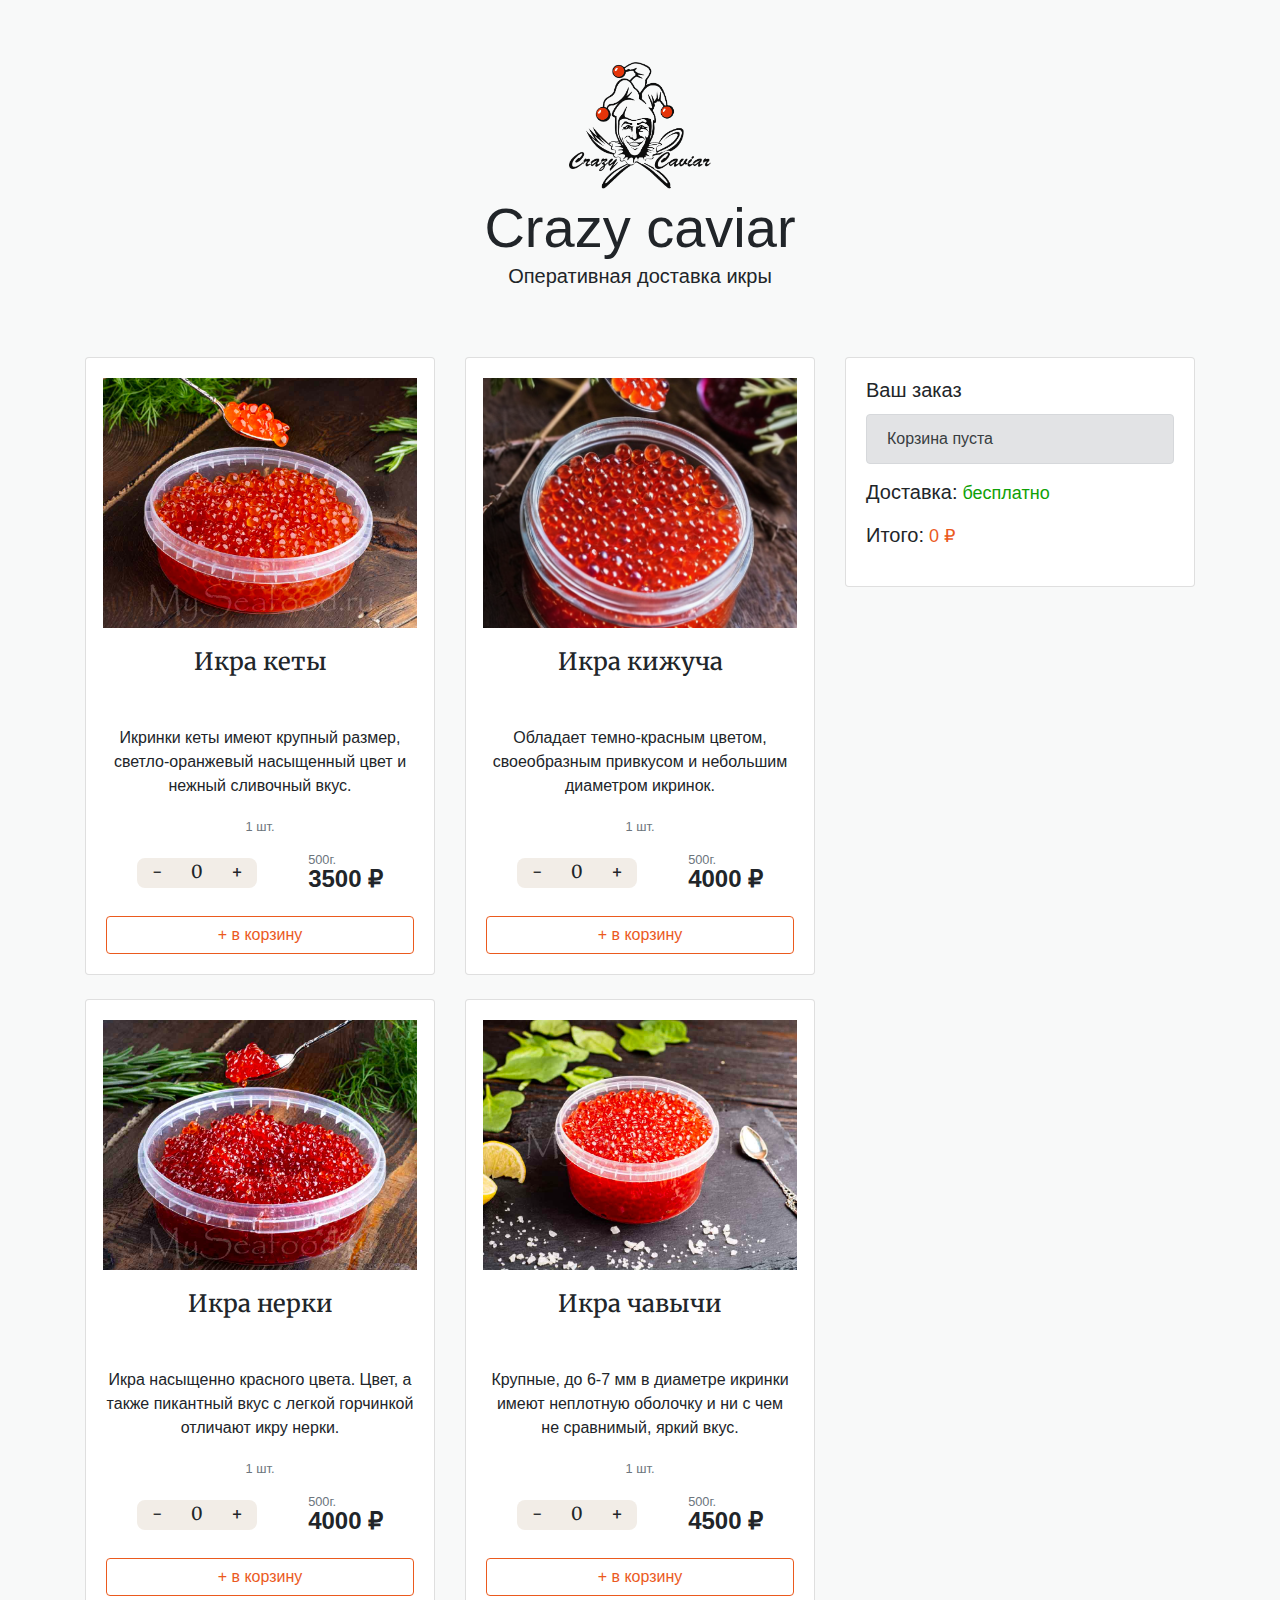
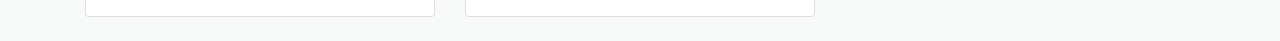
==== src/index.html @ 5a84c91f "adding npm and parcel" ====
<!DOCTYPE html>
<html lang="en">

<head>
	<meta charset="UTF-8">
	<meta name="viewport" content="width=device-width, initial-scale=1.0, shrink-to-fit=no">
	<title>Crazy caviar</title>
	<link rel="stylesheet" href="libs/bootstrap/css/bootstrap.min.css">
	<link rel="stylesheet" href="css/main.css">
	<link href="https://fonts.googleapis.com/css?family=Merriweather:300,400,400i,700&amp;subset=cyrillic-ext" rel="stylesheet">

</head>

<body>

	<header class="header">
		<div class="container text-center">
			<img src="img/logo/crazy-caviar-logo.png" width="150" alt="Доставка икры">
			<div class="display-4">Crazy caviar</div>
			<p class="lead">Оперативная доставка икры</p>
		</div>
	</header>

	<div class="container mb-5">
		<div class="row">
			<!-- Каталог -->
			<div class="col-md-8 js-catalog">
				<div class="row">
					<!-- Товар -->
					<div class="col-md-6">
						<div class="card mb-4 js-card" data-id="01">
							<img class="product-img js-img" src="img/caviar/keta.jpg" alt="">
							<div class="card-body text-center">
								<h4 class="item-title js-title">Икра кеты</h4>
								<p class="text-center ">Икринки кеты имеют крупный размер, светло-оранжевый насыщенный цвет и нежный сливочный вкус.</p>
								<p><small data-items-in-box class="text-muted js-quantity">1 шт.</small></p>

								<!--Счетчик-->
								<div class="details-wrapper">
									<div class="items counter-wrapper js-counter">
										<div class="items__control" id="minus" data-action="minus">-</div>
										<div class="items__current js-result-counter" id="result-counter" data-counter>0</div>
										<div class="items__control" id="plus"  data-action="plus">+</div>
									</div>
									<!--//Счетчик-->

									<div class="price">
										<div class="price__weight js-weight">500г.</div>
										<div class="price__currency js-price">3500 ₽</div>
									</div>
								</div>

								<button data-cart type="button" class="btn btn-block btn-outline-warning js-cart">+ в корзину</button>

							</div>
						</div>
					</div>
					<!-- // Товар -->

					<!-- Товар -->
					<div class="col-md-6">
						<div class="card mb-4 js-card" data-id="02">
							<img class="product-img js-img" src="img/caviar/kizhuch.jpg" alt="">
							<div class="card-body text-center">
								<h4 class="item-title js-title">Икра кижуча</h4>
								<p class="text-center ">Обладает темно-красным цветом, своеобразным привкусом и небольшим диаметром икринок.</p>
								<p><small data-items-in-box class="text-muted js-quantity">1 шт.</small></p>

								<!--Счетчик-->
								<div class="details-wrapper">
									<div class="items counter-wrapper js-counter">
										<div class="items__control" id="minus" data-action="minus">-</div>
										<div class="items__current js-result-counter" id="result-counter" data-counter>0</div>
									<div class="items__control" id="plus"  data-action="plus">+</div>
								</div>
								<!--//Счетчик-->

									<div class="price">
										<div class="price__weight js-weight">500г.</div>
										<div class="price__currency js-price">4000 ₽</div>
									</div>
								</div>

								<button data-cart type="button" class="btn btn-block btn-outline-warning">+ в корзину</button>

							</div>
						</div>
					</div>
					<!-- // Товар -->

					<!-- Товар -->
					<div class="col-md-6">
						<div class="card mb-4 js-card" data-id="03">
							<img class="product-img js-img" src="img/caviar/nerka.jpg" alt="">
							<div class="card-body text-center">
								<h4 class="item-title js-title">Икра нерки</h4>
								<p class="text-center ">Икра насыщенно красного цвета. Цвет, а также пикантный вкус с легкой горчинкой отличают икру нерки.</p>
								<p><small data-items-in-box class="text-muted js-quantity">1 шт.</small></p>

								<!--Счетчик-->
								<div class="details-wrapper">
									<div class="items counter-wrapper js-counter">
										<div class="items__control" id="minus" data-action="minus">-</div>
										<div class="items__current js-result-counter" id="result-counter" data-counter>0</div>
									<div class="items__control" id="plus"  data-action="plus">+</div>
								</div>
								<!--//Счетчик-->

									<div class="price">
										<div class="price__weight js-weight">500г.</div>
										<div class="price__currency js-price">4000 ₽</div>
									</div>

								</div>

								<button data-cart type="button" class="btn btn-block btn-outline-warning">+ в корзину</button>

							</div>
						</div>
					</div>
					<!-- // Товар -->

					<!-- Товар -->
					<div class="col-md-6">
						<div class="card mb-4 js-card" data-id="04">
							<img class="product-img js-img" src="img/caviar/chavicha.jpg" alt="">
							<div class="card-body text-center">
								<h4 class="item-title js-title">Икра чавычи</h4>
								<p class="text-center ">Крупные, до 6-7 мм в диаметре икринки имеют неплотную оболочку и ни с чем не сравнимый, яркий вкус.</p>
								<p><small data-items-in-box class="text-muted js-quantity">1 шт.</small></p>

								<!--Счетчик-->
								<div class="details-wrapper">
									<div class="items counter-wrapper js-counter">
										<div class="items__control" id="minus" data-action="minus">-</div>
										<div class="items__current js-result-counter" id="result-counter" data-counter>0</div>
									<div class="items__control" id="plus"  data-action="plus">+</div>
								</div>
								<!--//Счетчик-->

									<div class="price">
										<div class="price__weight js-weight">500г.</div>
										<div class="price__currency js-price">4500 ₽</div>
									</div>

								</div>

								<button data-cart type="button" class="btn btn-block btn-outline-warning">
									+ в корзину
								</button>

							</div>
						</div>
					</div>
					<!-- // Товар -->

				</div>
			</div>

			<!-- Корзина -->
			<div class="col-md-4">
				<div class="card mb-4">
					<div class="card-body">
						<h5 class="card-title">Ваш заказ</h4>
						<div data-cart-empty class="alert alert-secondary js-empty-cart" role="alert">
							Корзина пуста
						</div>
						<!-- cart-wrapper -->
						<div class="cart-wrapper js-cart-wrapper">

						</div>
						<!-- // cart-wrapper -->

						<!-- Стоимость заказа -->
						<div class="cart-total">
							<p><span class="h5">Доставка:</span> <span class="delivery-cost free">бесплатно</span> </p>
							<p><span class="h5">Итого:</span> <span class="total-price js-total-price">0</span> <span class="rouble">₽</span></p>
						</div>
						<!-- // Стоимость заказа -->

					</div>

					<!-- Оформить заказ -->
					<div id="order-form" class="card-body border-top js-ordered-list ordered-list">
						<h5 class="card-title">Оформить заказ</h4>
						<form>
							<div class="form-group">
								<input type="text" class="form-control" placeholder="Ваш номер телефона">
							</div>
							<button type="submit" class="btn btn-primary">Заказать</button>
						</form>
					</div>
					<!-- // Оформить заказ -->

				</div>
				<!-- // Корзина -->


			</div>
		</div>
	</div>

	<!-- Подключаем скрипты -->
	<script type="module" src="./js/counter.js"></script>
	<script type="module" src="./js/cart.js"></script>

</body>

</html>
---- src/css/main.css ----
body, html {
	background-color: #F8F9F9;
	height: 100%;
}

h3, h4 {
	font-family: 'Merriweather', serif;

}

.header {
	padding-top: 50px;
	padding-bottom: 50px;
}

.product-img {
	width: 90%;
	height: 250px;
	object-fit:cover;
	margin-left: auto;
	margin-right: auto;
	margin-top: 20px;
}

.item-title {
    font-size: 1.5rem;
    font-weight: 500;
	font-family: 'Merriweather', serif;
	height: 70px;
}

.details-wrapper {
	display: flex;
	justify-content: space-between;
	align-items: center;
	margin-bottom: 25px;
	width: 80%;
	margin-left: auto;
	margin-right: auto;
}

.items {
	font-family: 'Merriweather', serif;
	background: #f2ede7;
	border-radius: 8px;
	width: 120px;
	display: flex;
	font-size: 18px;
	height: 30px;
	overflow: hidden;
}

.items__control {
	width: 40px;
	cursor: pointer;
	transition: 0.2s ease-in;
	text-align: center;
}

.items__control:hover {
    background: #eb5a1e;
    color: #FFF;
}

.items__current {
	width: 40px;
}

/* items--small */
.items.items--small {
	width: 90px;
	font-size: 16px;
	height: 26px;
	text-align: center;
}

.items.items--small .items__control {
	width: 30px;
}

.items.items--small .items__current {
	width: 30px;
}

.price {
	text-align: left;
	margin-left: 5px;
}

.price__weight {
	color: #6c757d!important;
	font-size: 80%;
	line-height: 1;
}

.price__currency {
	font-size: 1.5rem;
	font-weight: 600;
	line-height: 1;
}

.btn-outline-warning {
    color: #eb5a1e;
    border-color: #eb5a1e;
}

.btn-outline-warning:hover {
    color: #FFF;
    background-color: #eb5a1e;
    border-color: #eb5a1e;
}

.cart-item__desc{
	overflow: hidden;

}

.cart-item {

}

.cart-item__top {
	display: flex;
	align-items: flex-start;
	padding-bottom: 15px;
	border-bottom: 1px solid #dee2e6;
	margin-bottom: 15px;
}

.cart-item__img  {

}

.cart-item__img img {
	max-width: 100px;
	height: auto;
}

.cart-item__desc {
	padding-top: 15px;
	padding-left: 15px;
}

.cart-item__title {
	font-family: 'Merriweather', serif;
	font-size: 16px;
    line-height: 1.2;
	font-weight: 600;
	margin-bottom: 5px;
}

.cart-item__weight {
    color: #6c757d!important;
    font-size: 80%;
    line-height: 1;
    margin-bottom: 15px;
}

.cart-item__details {
	display: flex;
	justify-content: flex-start;
	align-items: center;
}

.cart-item__details .price__currency {
	font-size: 18px;
	margin-left: 15px;
}

.cart-total {
	font-size: 18px;
	font-weight: 500;
}

.ordered-list{
	display: none;
}

.delivery-cost {

}

.free {
	color: #0EA107;
}

.total-price {
	color: #EB5A1E;
}

.rouble {
	color: #EB5A1E;
}

.none {
	display: none;
}
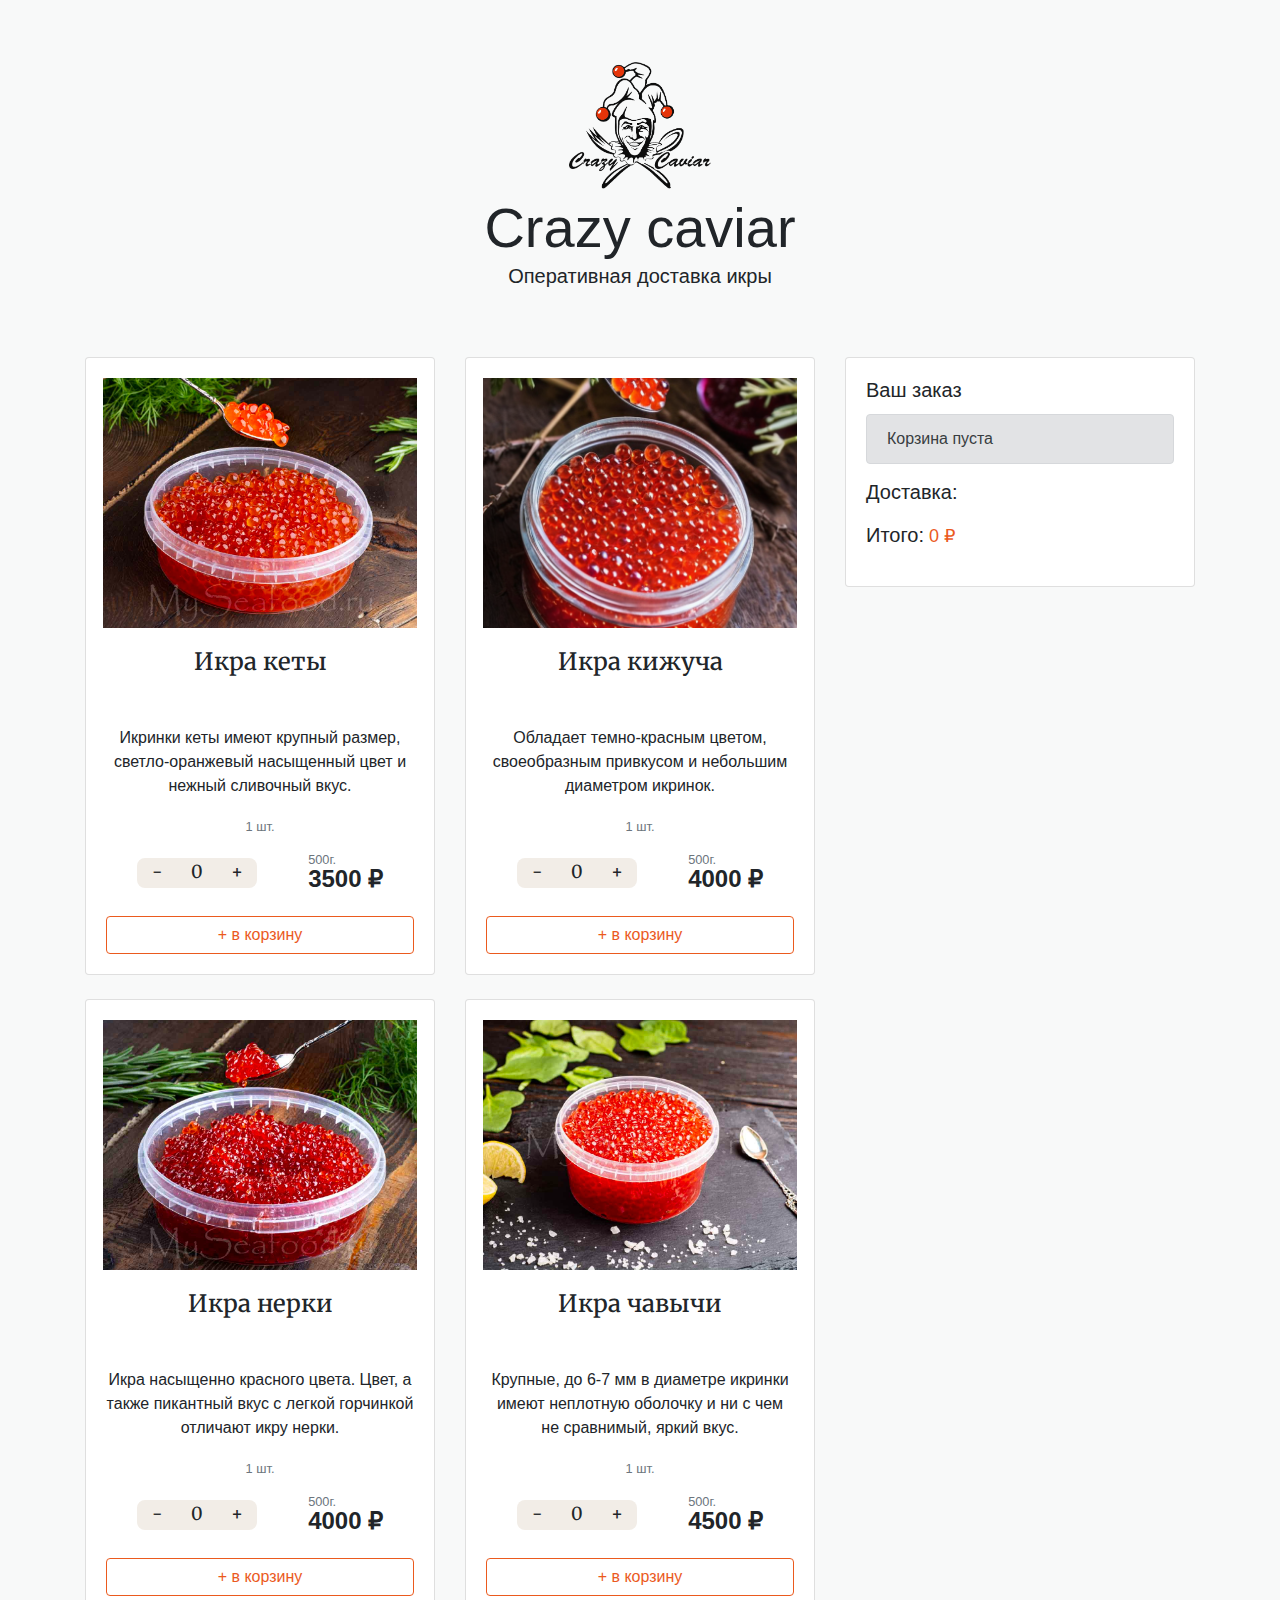
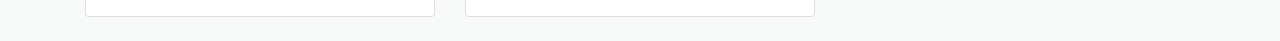
==== commit 754b0cdb: "add delivery cost" ====
--- a/src/index.html
+++ b/src/index.html
@@ -173,7 +173,7 @@
 
 						<!-- Стоимость заказа -->
 						<div class="cart-total">
-							<p><span class="h5">Доставка:</span> <span class="delivery-cost free">бесплатно</span> </p>
+							<p><span class="h5">Доставка:</span> <span class="delivery-cost free js-delivery-cost"></span> </p>
 							<p><span class="h5">Итого:</span> <span class="total-price js-total-price">0</span> <span class="rouble">₽</span></p>
 						</div>
 						<!-- // Стоимость заказа -->
